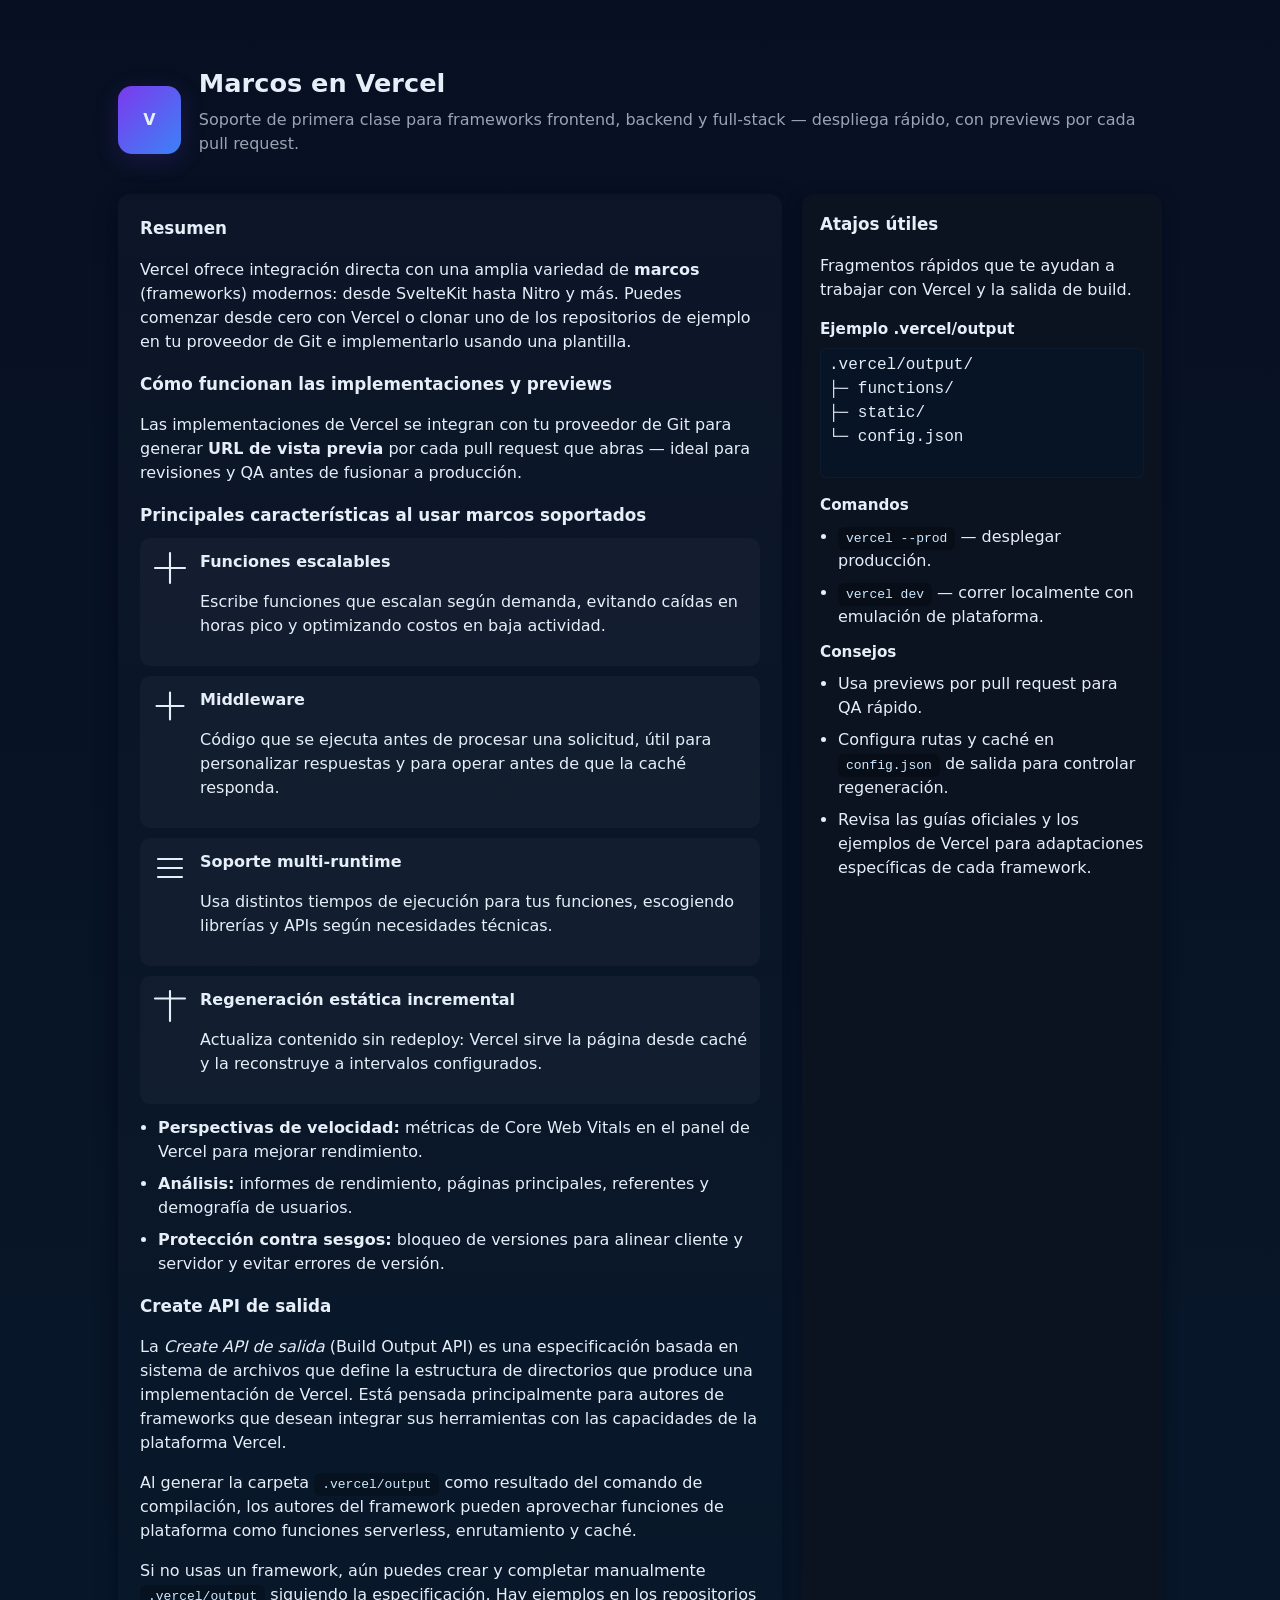
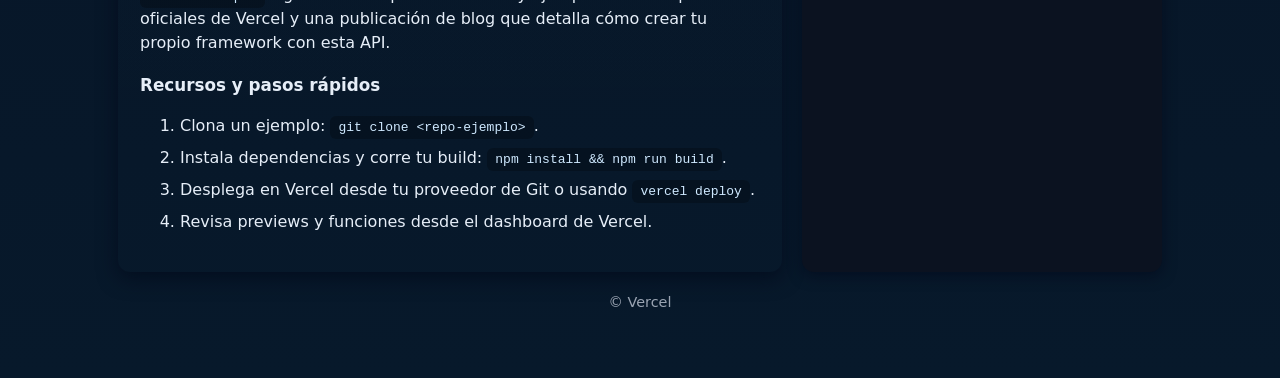
==== src/supportedframeworks.html @ 580094c4 "Añadir nueva rama supportedframeworks" ====
<!doctype html>
<html lang="es">
<head>
  <meta charset="utf-8" /> 
  <meta name="viewport" content="width=device-width, initial-scale=1" /> 
  <title>Marcos en Vercel — Guía rápida</title> 
  <meta name="description" content="Resumen de soporte, características y la especificación Create API de salida para integrar marcos con Vercel." /> 
  
  <!-- Vinculamos el CSS externo con la ruta correcta -->
  <link rel="stylesheet" href="styles/Styleframeworks.css" />
</head>
<body>
  <div class="wrap">
    <header>
      <div class="logo">V</div>
      <div>
        <h1>Marcos en Vercel</h1>
        <p class="lead">Soporte de primera clase para frameworks frontend, backend y full-stack — despliega rápido, con previews por cada pull request.</p>
      </div>
    </header>

    <div class="grid" style="margin-top:18px">
      <main>
        <section>
          <h2>Resumen</h2>
          <p>Vercel ofrece integración directa con una amplia variedad de <strong>marcos</strong> (frameworks) modernos: desde SvelteKit hasta Nitro y más. Puedes comenzar desde cero con Vercel o clonar uno de los repositorios de ejemplo en tu proveedor de Git e implementarlo usando una plantilla.</p>
        </section>

        <section>
          <h2>Cómo funcionan las implementaciones y previews</h2>
          <p>Las implementaciones de Vercel se integran con tu proveedor de Git para generar <strong>URL de vista previa</strong> por cada pull request que abras — ideal para revisiones y QA antes de fusionar a producción.</p>
        </section>

        <section>
          <h2>Principales características al usar marcos soportados</h2>

          <div class="feature">
            <svg width="36" height="36" viewBox="0 0 24 24" fill="none" aria-hidden="true"><path d="M12 2v20M2 12h20" stroke="currentColor" stroke-width="1.4" stroke-linecap="round" stroke-linejoin="round"/></svg>
            <div>
              <strong>Funciones escalables</strong>
              <p class="muted">Escribe funciones que escalan según demanda, evitando caídas en horas pico y optimizando costos en baja actividad.</p>
            </div>
          </div>

          <div class="feature" style="margin-top:10px">
            <svg width="36" height="36" viewBox="0 0 24 24" fill="none" aria-hidden="true"><path d="M3 12h18M12 3v18" stroke="currentColor" stroke-width="1.4" stroke-linecap="round" stroke-linejoin="round"/></svg>
            <div>
              <strong>Middleware</strong>
              <p class="muted">Código que se ejecuta antes de procesar una solicitud, útil para personalizar respuestas y para operar antes de que la caché responda.</p>
            </div>
          </div>

          <div class="feature" style="margin-top:10px">
            <svg width="36" height="36" viewBox="0 0 24 24" fill="none" aria-hidden="true"><path d="M4 6h16M4 18h16M4 12h16" stroke="currentColor" stroke-width="1.4" stroke-linecap="round" stroke-linejoin="round"/></svg>
            <div>
              <strong>Soporte multi-runtime</strong>
              <p class="muted">Usa distintos tiempos de ejecución para tus funciones, escogiendo librerías y APIs según necesidades técnicas.</p>
            </div>
          </div>

          <div class="feature" style="margin-top:10px">
            <svg width="36" height="36" viewBox="0 0 24 24" fill="none" aria-hidden="true"><path d="M12 2v20M2 7h20" stroke="currentColor" stroke-width="1.4" stroke-linecap="round" stroke-linejoin="round"/></svg>
            <div>
              <strong>Regeneración estática incremental</strong>
              <p class="muted">Actualiza contenido sin redeploy: Vercel sirve la página desde caché y la reconstruye a intervalos configurados.</p>
            </div>
          </div>

          <div style="margin-top:12px">
            <ul>
              <li><strong>Perspectivas de velocidad:</strong> métricas de Core Web Vitals en el panel de Vercel para mejorar rendimiento.</li>
              <li><strong>Análisis:</strong> informes de rendimiento, páginas principales, referentes y demografía de usuarios.</li>
              <li><strong>Protección contra sesgos:</strong> bloqueo de versiones para alinear cliente y servidor y evitar errores de versión.</li>
            </ul>
          </div>

        </section>

        <section>
          <h2>Create API de salida</h2>
          <p>La <em>Create API de salida</em> (Build Output API) es una especificación basada en sistema de archivos que define la estructura de directorios que produce una implementación de Vercel. Está pensada principalmente para autores de frameworks que desean integrar sus herramientas con las capacidades de la plataforma Vercel.</p>

          <p>Al generar la carpeta <code>.vercel/output</code> como resultado del comando de compilación, los autores del framework pueden aprovechar funciones de plataforma como funciones serverless, enrutamiento y caché.</p>

          <p>Si no usas un framework, aún puedes crear y completar manualmente <code>.vercel/output</code> siguiendo la especificación. Hay ejemplos en los repositorios oficiales de Vercel y una publicación de blog que detalla cómo crear tu propio framework con esta API.</p>
        </section>

        <section>
          <h2>Recursos y pasos rápidos</h2>
          <ol>
            <li>Clona un ejemplo: <code>git clone &lt;repo-ejemplo&gt;</code>.</li>
            <li>Instala dependencias y corre tu build: <code>npm install && npm run build</code>.</li>
            <li>Desplega en Vercel desde tu proveedor de Git o usando <code>vercel deploy</code>.</li>
            <li>Revisa previews y funciones desde el dashboard de Vercel.</li>
          </ol>

        </section>

      </main>

      <aside>
        <h2>Atajos útiles</h2>
        <p class="muted">Fragmentos rápidos que te ayudan a trabajar con Vercel y la salida de build.</p>

        <section style="margin-top:10px">
          <h3 style="margin:0;font-size:0.95rem">Ejemplo .vercel/output</h3>
          <pre class="kbd" style="margin-top:8px">.vercel/output/
├─ functions/
├─ static/
└─ config.json
          </pre>
        </section>

        <section style="margin-top:12px">
          <h3 style="margin:0;font-size:0.95rem">Comandos</h3>
          <ul>
            <li><code>vercel --prod</code> — desplegar producción.</li>
            <li><code>vercel dev</code> — correr localmente con emulación de plataforma.</li>
          </ul>
        </section>

        <section style="margin-top:12px">
          <h3 style="margin:0;font-size:0.95rem">Consejos</h3>
          <ul>
            <li>Usa previews por pull request para QA rápido.</li>
            <li>Configura rutas y caché en <code>config.json</code> de salida para controlar regeneración.</li>
            <li>Revisa las guías oficiales y los ejemplos de Vercel para adaptaciones específicas de cada framework.</li>
          </ul>
        </section>
      </aside>
    </div>

    <footer>
      © Vercel 
    </footer>
  </div>
</body>
</html>
---- src/styles/Styleframeworks.css ----
:root{
  --bg:#0f1724; --card:#0b1220; --accent:#7c3aed; --muted:#9aa4b2;
  --glass: rgba(255,255,255,0.03); --radius:12px; --maxw:1100px; --gap:20px;
}
*{box-sizing:border-box}
body{
  font-family:Inter, ui-sans-serif, system-ui, -apple-system, "Segoe UI", Roboto, "Helvetica Neue", Arial;
  margin:0;
  background:linear-gradient(180deg,#071022 0%, #07192b 100%);
  color:#e6eef8; line-height:1.5
}
.wrap{max-width:var(--maxw); margin:36px auto; padding:28px;}
header{display:flex; gap:18px; align-items:center}
.logo{
  width:68px;height:68px;border-radius:14px;
  background:linear-gradient(135deg,var(--accent),#3b82f6);
  display:grid;place-items:center;font-weight:700;
  box-shadow:0 6px 24px rgba(124,58,237,0.18)
}
h1{font-size:1.6rem;margin:0}
p.lead{color:var(--muted);margin:6px 0 20px}
.grid{display:grid;grid-template-columns:1fr 360px;gap:var(--gap)}
main{
  background:linear-gradient(180deg, rgba(255,255,255,0.02), transparent);
  padding:22px;border-radius:var(--radius);
  box-shadow:0 6px 20px rgba(2,6,23,0.6)
}
aside{
  padding:18px;background:var(--card);border-radius:var(--radius);
  box-shadow:0 4px 14px rgba(2,6,23,0.5)
}
section + section{margin-top:18px}
h2{font-size:1.05rem;margin:0 0 10px}
ul{margin:0 0 0 18px;padding:0}
li{margin:8px 0}
.feature{
  display:flex;gap:12px;align-items:flex-start;
  background:var(--glass);padding:12px;border-radius:10px
}
.feature svg{flex:0 0 36px}
.cta{
  display:inline-block;margin-top:14px;padding:10px 14px;border-radius:10px;
  background:linear-gradient(90deg,var(--accent),#2563eb);
  text-decoration:none;color:white;font-weight:600
}
footer{color:var(--muted);font-size:.9rem;margin-top:20px;text-align:center}
code{
  background:rgba(0,0,0,0.25);padding:4px 8px;border-radius:6px;color:#cfe9ff
}
.kbd{
  font-family:ui-monospace,SFMono-Regular,Menlo,monospace;
  background:#071426;padding:4px 8px;border-radius:6px;
  border:1px solid rgba(255,255,255,0.03)
}
@media (max-width:880px){
  .grid{grid-template-columns:1fr}
  aside{order:-1}
}
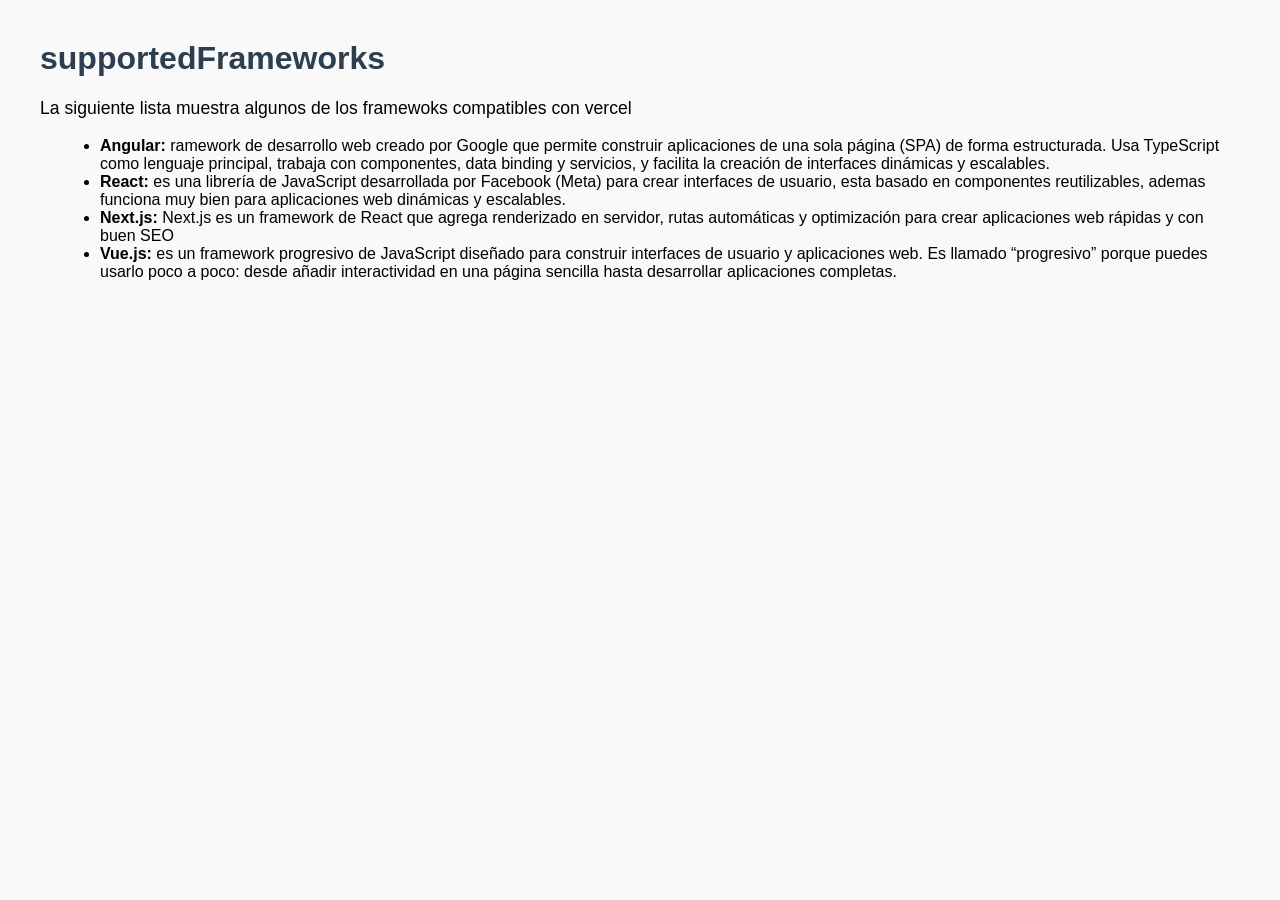
==== commit 8f27e9d4: "Unifico nombre en minúsculas" ====
--- a/src/supportedframeworks.html
+++ b/src/supportedframeworks.html
@@ -1,138 +1,46 @@
-<!doctype html>
+<!DOCTYPE html>
 <html lang="es">
 <head>
-  <meta charset="utf-8" /> 
-  <meta name="viewport" content="width=device-width, initial-scale=1" /> 
-  <title>Marcos en Vercel — Guía rápida</title> 
-  <meta name="description" content="Resumen de soporte, características y la especificación Create API de salida para integrar marcos con Vercel." /> 
-  
-  <!-- Vinculamos el CSS externo con la ruta correcta -->
-  <link rel="stylesheet" href="styles/Styleframeworks.css" />
+    <meta charset="UTF-8">
+    <title>supportedFrameworks</title>
+    <meta name="viewport" content="width=device-width, initial-scale=1.0">
+    <style>
+        body { font-family: Arial, sans-serif; margin: 40px; background: #f9f9f9; }
+        .container { max-width: 700px; margin: auto; background: #fff; padding: 30px; border-radius: 8px; box-shadow: 0 2px 8px rgba(0,0,0,0.1);}
+        h1 { color: #2c3e50; }
+        p { font-size: 1.1em; }
+        .definition { background: #eaf6fb; padding: 15px; border-radius: 5px; margin-top: 20px; }
+        .modelos { background: #f6fbea; padding: 15px; border-radius: 5px; margin-top: 20px; }
+        .modelos h2 { color: #2980b9; }
+        ul { margin-left: 20px; }
+    </style>
 </head>
 <body>
-  <div class="wrap">
-    <header>
-      <div class="logo">V</div>
-      <div>
-        <h1>Marcos en Vercel</h1>
-        <p class="lead">Soporte de primera clase para frameworks frontend, backend y full-stack — despliega rápido, con previews por cada pull request.</p>
-      </div>
-    </header>
-
-    <div class="grid" style="margin-top:18px">
-      <main>
-        <section>
-          <h2>Resumen</h2>
-          <p>Vercel ofrece integración directa con una amplia variedad de <strong>marcos</strong> (frameworks) modernos: desde SvelteKit hasta Nitro y más. Puedes comenzar desde cero con Vercel o clonar uno de los repositorios de ejemplo en tu proveedor de Git e implementarlo usando una plantilla.</p>
-        </section>
-
-        <section>
-          <h2>Cómo funcionan las implementaciones y previews</h2>
-          <p>Las implementaciones de Vercel se integran con tu proveedor de Git para generar <strong>URL de vista previa</strong> por cada pull request que abras — ideal para revisiones y QA antes de fusionar a producción.</p>
-        </section>
-
-        <section>
-          <h2>Principales características al usar marcos soportados</h2>
-
-          <div class="feature">
-            <svg width="36" height="36" viewBox="0 0 24 24" fill="none" aria-hidden="true"><path d="M12 2v20M2 12h20" stroke="currentColor" stroke-width="1.4" stroke-linecap="round" stroke-linejoin="round"/></svg>
-            <div>
-              <strong>Funciones escalables</strong>
-              <p class="muted">Escribe funciones que escalan según demanda, evitando caídas en horas pico y optimizando costos en baja actividad.</p>
-            </div>
-          </div>
-
-          <div class="feature" style="margin-top:10px">
-            <svg width="36" height="36" viewBox="0 0 24 24" fill="none" aria-hidden="true"><path d="M3 12h18M12 3v18" stroke="currentColor" stroke-width="1.4" stroke-linecap="round" stroke-linejoin="round"/></svg>
-            <div>
-              <strong>Middleware</strong>
-              <p class="muted">Código que se ejecuta antes de procesar una solicitud, útil para personalizar respuestas y para operar antes de que la caché responda.</p>
-            </div>
-          </div>
-
-          <div class="feature" style="margin-top:10px">
-            <svg width="36" height="36" viewBox="0 0 24 24" fill="none" aria-hidden="true"><path d="M4 6h16M4 18h16M4 12h16" stroke="currentColor" stroke-width="1.4" stroke-linecap="round" stroke-linejoin="round"/></svg>
-            <div>
-              <strong>Soporte multi-runtime</strong>
-              <p class="muted">Usa distintos tiempos de ejecución para tus funciones, escogiendo librerías y APIs según necesidades técnicas.</p>
-            </div>
-          </div>
-
-          <div class="feature" style="margin-top:10px">
-            <svg width="36" height="36" viewBox="0 0 24 24" fill="none" aria-hidden="true"><path d="M12 2v20M2 7h20" stroke="currentColor" stroke-width="1.4" stroke-linecap="round" stroke-linejoin="round"/></svg>
-            <div>
-              <strong>Regeneración estática incremental</strong>
-              <p class="muted">Actualiza contenido sin redeploy: Vercel sirve la página desde caché y la reconstruye a intervalos configurados.</p>
-            </div>
-          </div>
-
-          <div style="margin-top:12px">
+    
+        <div class="supportedFrameworks">
+            <h1>supportedFrameworks</h1>
+             <p>La siguiente lista muestra algunos de los framewoks compatibles con vercel</p>
             <ul>
-              <li><strong>Perspectivas de velocidad:</strong> métricas de Core Web Vitals en el panel de Vercel para mejorar rendimiento.</li>
-              <li><strong>Análisis:</strong> informes de rendimiento, páginas principales, referentes y demografía de usuarios.</li>
-              <li><strong>Protección contra sesgos:</strong> bloqueo de versiones para alinear cliente y servidor y evitar errores de versión.</li>
+                <li>
+                    <strong>Angular:</strong> ramework de desarrollo web creado por Google que permite construir aplicaciones de una sola página (SPA) 
+                    de forma estructurada. Usa TypeScript como lenguaje principal, trabaja con componentes, data binding y servicios, y facilita la
+                     creación de interfaces dinámicas y escalables.<br>
+                    
+                </li>
+                <li>
+                    <strong>React:</strong> es una librería de JavaScript desarrollada por Facebook (Meta) para crear interfaces de usuario, esta basado en componentes reutilizables,
+                    ademas funciona muy bien para aplicaciones web dinámicas y escalables.
+                    <br>
+                </li>
+                <li>
+                    <strong>Next.js:</strong> Next.js es un framework de React que agrega renderizado en servidor, rutas automáticas y optimización para crear aplicaciones web rápidas y con buen SEO  <br>
+                </li>
+                <li>
+                    <strong>Vue.js:</strong> es un framework progresivo de JavaScript diseñado para construir interfaces de usuario y aplicaciones web. Es llamado “progresivo” porque puedes usarlo
+                     poco a poco: desde añadir interactividad en una página sencilla hasta desarrollar aplicaciones completas.   <br>
+                    
+                </li>
             </ul>
-          </div>
-
-        </section>
-
-        <section>
-          <h2>Create API de salida</h2>
-          <p>La <em>Create API de salida</em> (Build Output API) es una especificación basada en sistema de archivos que define la estructura de directorios que produce una implementación de Vercel. Está pensada principalmente para autores de frameworks que desean integrar sus herramientas con las capacidades de la plataforma Vercel.</p>
-
-          <p>Al generar la carpeta <code>.vercel/output</code> como resultado del comando de compilación, los autores del framework pueden aprovechar funciones de plataforma como funciones serverless, enrutamiento y caché.</p>
-
-          <p>Si no usas un framework, aún puedes crear y completar manualmente <code>.vercel/output</code> siguiendo la especificación. Hay ejemplos en los repositorios oficiales de Vercel y una publicación de blog que detalla cómo crear tu propio framework con esta API.</p>
-        </section>
-
-        <section>
-          <h2>Recursos y pasos rápidos</h2>
-          <ol>
-            <li>Clona un ejemplo: <code>git clone &lt;repo-ejemplo&gt;</code>.</li>
-            <li>Instala dependencias y corre tu build: <code>npm install && npm run build</code>.</li>
-            <li>Desplega en Vercel desde tu proveedor de Git o usando <code>vercel deploy</code>.</li>
-            <li>Revisa previews y funciones desde el dashboard de Vercel.</li>
-          </ol>
-
-        </section>
-
-      </main>
-
-      <aside>
-        <h2>Atajos útiles</h2>
-        <p class="muted">Fragmentos rápidos que te ayudan a trabajar con Vercel y la salida de build.</p>
-
-        <section style="margin-top:10px">
-          <h3 style="margin:0;font-size:0.95rem">Ejemplo .vercel/output</h3>
-          <pre class="kbd" style="margin-top:8px">.vercel/output/
-├─ functions/
-├─ static/
-└─ config.json
-          </pre>
-        </section>
-
-        <section style="margin-top:12px">
-          <h3 style="margin:0;font-size:0.95rem">Comandos</h3>
-          <ul>
-            <li><code>vercel --prod</code> — desplegar producción.</li>
-            <li><code>vercel dev</code> — correr localmente con emulación de plataforma.</li>
-          </ul>
-        </section>
-
-        <section style="margin-top:12px">
-          <h3 style="margin:0;font-size:0.95rem">Consejos</h3>
-          <ul>
-            <li>Usa previews por pull request para QA rápido.</li>
-            <li>Configura rutas y caché en <code>config.json</code> de salida para controlar regeneración.</li>
-            <li>Revisa las guías oficiales y los ejemplos de Vercel para adaptaciones específicas de cada framework.</li>
-          </ul>
-        </section>
-      </aside>
-    </div>
-
-    <footer>
-      © Vercel 
-    </footer>
-  </div>
+        </div>
 </body>
-</html>
+</html>
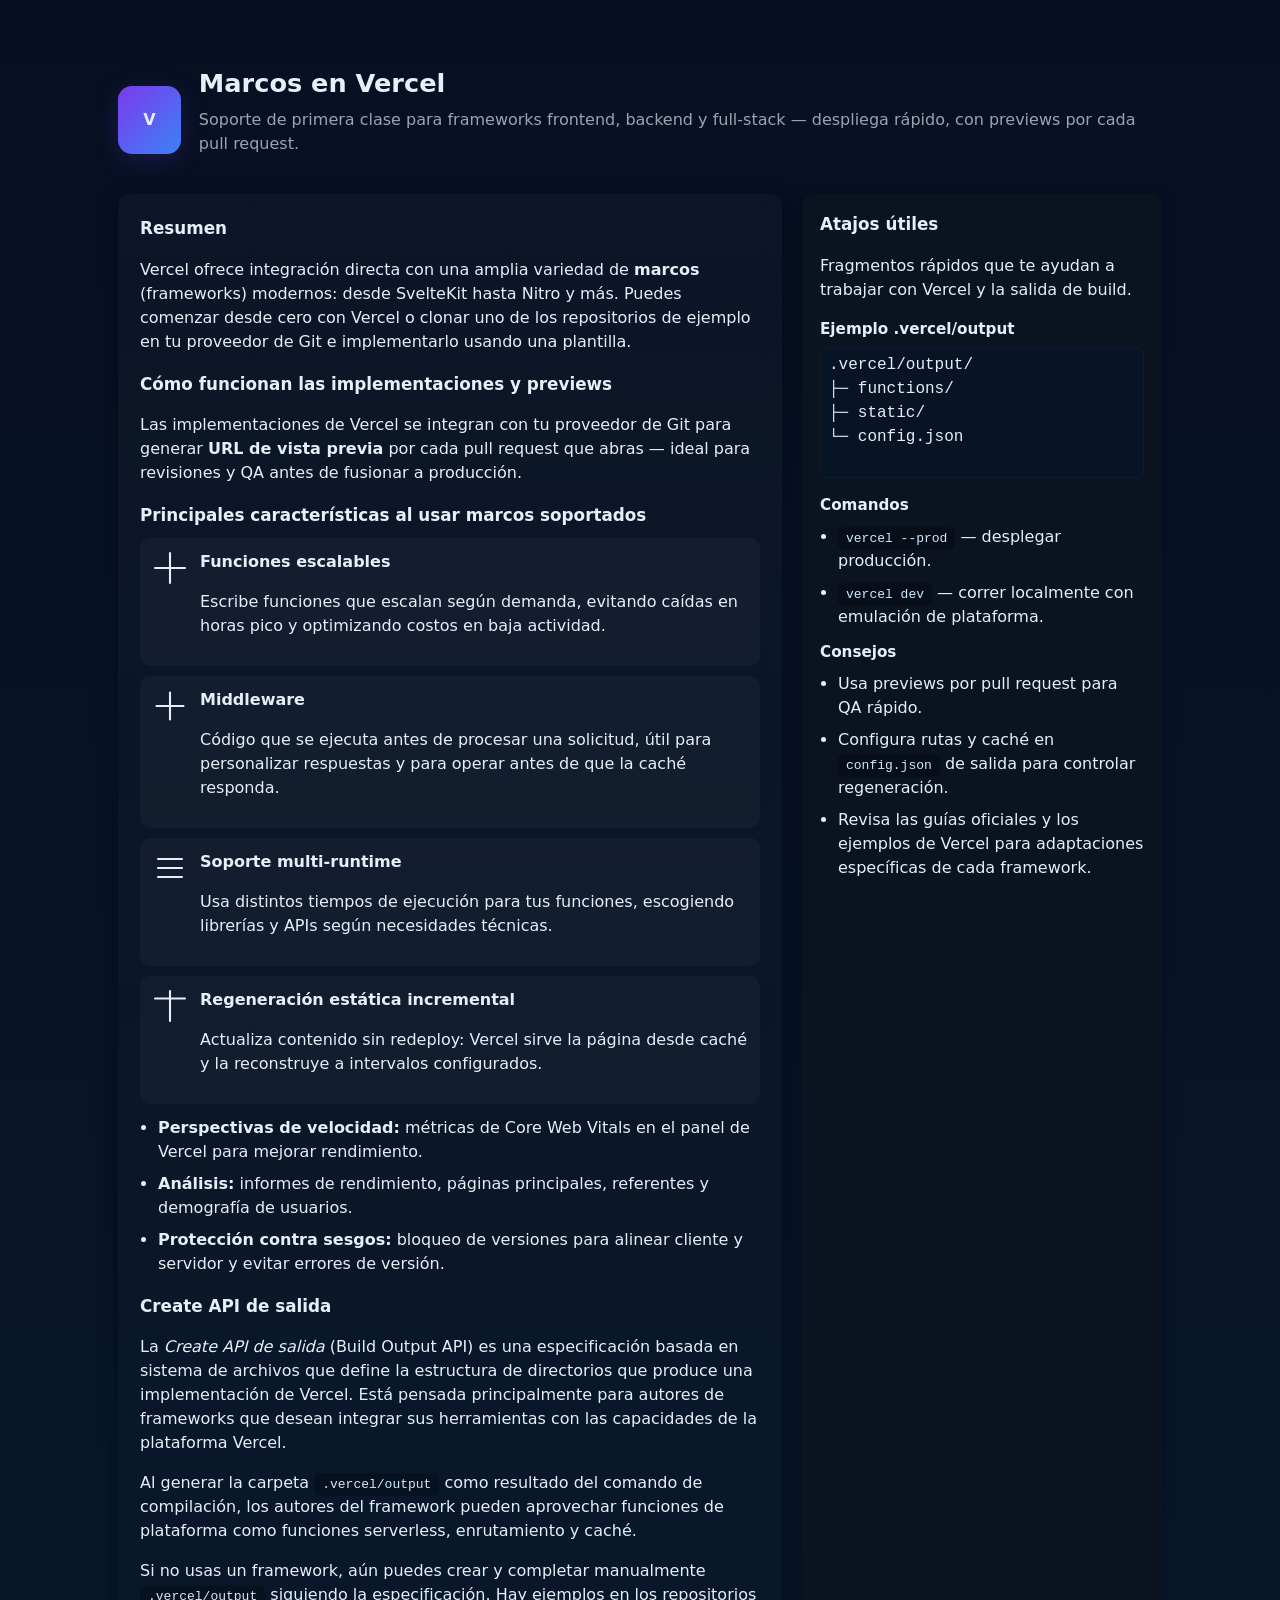
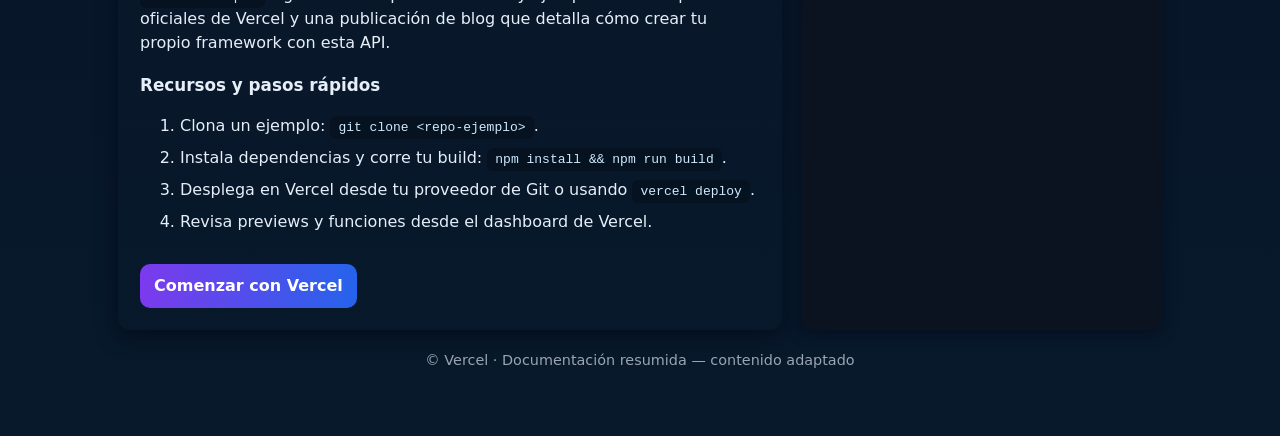
==== commit 4cbc6c65: "Correccion supportedframewokrs" ====
--- a/src/supportedframeworks.html
+++ b/src/supportedframeworks.html
@@ -1,46 +1,139 @@
-<!DOCTYPE html>
+<!doctype html>
 <html lang="es">
 <head>
-    <meta charset="UTF-8">
-    <title>supportedFrameworks</title>
-    <meta name="viewport" content="width=device-width, initial-scale=1.0">
-    <style>
-        body { font-family: Arial, sans-serif; margin: 40px; background: #f9f9f9; }
-        .container { max-width: 700px; margin: auto; background: #fff; padding: 30px; border-radius: 8px; box-shadow: 0 2px 8px rgba(0,0,0,0.1);}
-        h1 { color: #2c3e50; }
-        p { font-size: 1.1em; }
-        .definition { background: #eaf6fb; padding: 15px; border-radius: 5px; margin-top: 20px; }
-        .modelos { background: #f6fbea; padding: 15px; border-radius: 5px; margin-top: 20px; }
-        .modelos h2 { color: #2980b9; }
-        ul { margin-left: 20px; }
-    </style>
+  <meta charset="utf-8" /> 
+  <meta name="viewport" content="width=device-width, initial-scale=1" /> 
+  <title>Marcos en Vercel — Guía rápida</title> 
+  <meta name="description" content="Resumen de soporte, características y la especificación Create API de salida para integrar marcos con Vercel." /> 
+  
+  <!-- Vinculamos el CSS externo con la ruta correcta -->
+  <link rel="stylesheet" href="styles/Styleframeworks.css" />
 </head>
 <body>
-    
-        <div class="supportedFrameworks">
-            <h1>supportedFrameworks</h1>
-             <p>La siguiente lista muestra algunos de los framewoks compatibles con vercel</p>
+  <div class="wrap">
+    <header>
+      <div class="logo">V</div>
+      <div>
+        <h1>Marcos en Vercel</h1>
+        <p class="lead">Soporte de primera clase para frameworks frontend, backend y full-stack — despliega rápido, con previews por cada pull request.</p>
+      </div>
+    </header>
+
+    <div class="grid" style="margin-top:18px">
+      <main>
+        <section>
+          <h2>Resumen</h2>
+          <p>Vercel ofrece integración directa con una amplia variedad de <strong>marcos</strong> (frameworks) modernos: desde SvelteKit hasta Nitro y más. Puedes comenzar desde cero con Vercel o clonar uno de los repositorios de ejemplo en tu proveedor de Git e implementarlo usando una plantilla.</p>
+        </section>
+
+        <section>
+          <h2>Cómo funcionan las implementaciones y previews</h2>
+          <p>Las implementaciones de Vercel se integran con tu proveedor de Git para generar <strong>URL de vista previa</strong> por cada pull request que abras — ideal para revisiones y QA antes de fusionar a producción.</p>
+        </section>
+
+        <section>
+          <h2>Principales características al usar marcos soportados</h2>
+
+          <div class="feature">
+            <svg width="36" height="36" viewBox="0 0 24 24" fill="none" aria-hidden="true"><path d="M12 2v20M2 12h20" stroke="currentColor" stroke-width="1.4" stroke-linecap="round" stroke-linejoin="round"/></svg>
+            <div>
+              <strong>Funciones escalables</strong>
+              <p class="muted">Escribe funciones que escalan según demanda, evitando caídas en horas pico y optimizando costos en baja actividad.</p>
+            </div>
+          </div>
+
+          <div class="feature" style="margin-top:10px">
+            <svg width="36" height="36" viewBox="0 0 24 24" fill="none" aria-hidden="true"><path d="M3 12h18M12 3v18" stroke="currentColor" stroke-width="1.4" stroke-linecap="round" stroke-linejoin="round"/></svg>
+            <div>
+              <strong>Middleware</strong>
+              <p class="muted">Código que se ejecuta antes de procesar una solicitud, útil para personalizar respuestas y para operar antes de que la caché responda.</p>
+            </div>
+          </div>
+
+          <div class="feature" style="margin-top:10px">
+            <svg width="36" height="36" viewBox="0 0 24 24" fill="none" aria-hidden="true"><path d="M4 6h16M4 18h16M4 12h16" stroke="currentColor" stroke-width="1.4" stroke-linecap="round" stroke-linejoin="round"/></svg>
+            <div>
+              <strong>Soporte multi-runtime</strong>
+              <p class="muted">Usa distintos tiempos de ejecución para tus funciones, escogiendo librerías y APIs según necesidades técnicas.</p>
+            </div>
+          </div>
+
+          <div class="feature" style="margin-top:10px">
+            <svg width="36" height="36" viewBox="0 0 24 24" fill="none" aria-hidden="true"><path d="M12 2v20M2 7h20" stroke="currentColor" stroke-width="1.4" stroke-linecap="round" stroke-linejoin="round"/></svg>
+            <div>
+              <strong>Regeneración estática incremental</strong>
+              <p class="muted">Actualiza contenido sin redeploy: Vercel sirve la página desde caché y la reconstruye a intervalos configurados.</p>
+            </div>
+          </div>
+
+          <div style="margin-top:12px">
             <ul>
-                <li>
-                    <strong>Angular:</strong> ramework de desarrollo web creado por Google que permite construir aplicaciones de una sola página (SPA) 
-                    de forma estructurada. Usa TypeScript como lenguaje principal, trabaja con componentes, data binding y servicios, y facilita la
-                     creación de interfaces dinámicas y escalables.<br>
-                    
-                </li>
-                <li>
-                    <strong>React:</strong> es una librería de JavaScript desarrollada por Facebook (Meta) para crear interfaces de usuario, esta basado en componentes reutilizables,
-                    ademas funciona muy bien para aplicaciones web dinámicas y escalables.
-                    <br>
-                </li>
-                <li>
-                    <strong>Next.js:</strong> Next.js es un framework de React que agrega renderizado en servidor, rutas automáticas y optimización para crear aplicaciones web rápidas y con buen SEO  <br>
-                </li>
-                <li>
-                    <strong>Vue.js:</strong> es un framework progresivo de JavaScript diseñado para construir interfaces de usuario y aplicaciones web. Es llamado “progresivo” porque puedes usarlo
-                     poco a poco: desde añadir interactividad en una página sencilla hasta desarrollar aplicaciones completas.   <br>
-                    
-                </li>
+              <li><strong>Perspectivas de velocidad:</strong> métricas de Core Web Vitals en el panel de Vercel para mejorar rendimiento.</li>
+              <li><strong>Análisis:</strong> informes de rendimiento, páginas principales, referentes y demografía de usuarios.</li>
+              <li><strong>Protección contra sesgos:</strong> bloqueo de versiones para alinear cliente y servidor y evitar errores de versión.</li>
             </ul>
-        </div>
+          </div>
+
+        </section>
+
+        <section>
+          <h2>Create API de salida</h2>
+          <p>La <em>Create API de salida</em> (Build Output API) es una especificación basada en sistema de archivos que define la estructura de directorios que produce una implementación de Vercel. Está pensada principalmente para autores de frameworks que desean integrar sus herramientas con las capacidades de la plataforma Vercel.</p>
+
+          <p>Al generar la carpeta <code>.vercel/output</code> como resultado del comando de compilación, los autores del framework pueden aprovechar funciones de plataforma como funciones serverless, enrutamiento y caché.</p>
+
+          <p>Si no usas un framework, aún puedes crear y completar manualmente <code>.vercel/output</code> siguiendo la especificación. Hay ejemplos en los repositorios oficiales de Vercel y una publicación de blog que detalla cómo crear tu propio framework con esta API.</p>
+        </section>
+
+        <section>
+          <h2>Recursos y pasos rápidos</h2>
+          <ol>
+            <li>Clona un ejemplo: <code>git clone &lt;repo-ejemplo&gt;</code>.</li>
+            <li>Instala dependencias y corre tu build: <code>npm install && npm run build</code>.</li>
+            <li>Desplega en Vercel desde tu proveedor de Git o usando <code>vercel deploy</code>.</li>
+            <li>Revisa previews y funciones desde el dashboard de Vercel.</li>
+          </ol>
+
+          <a class="cta" href="#" onclick="alert('Simulación: ir a Vercel')">Comenzar con Vercel</a>
+        </section>
+
+      </main>
+
+      <aside>
+        <h2>Atajos útiles</h2>
+        <p class="muted">Fragmentos rápidos que te ayudan a trabajar con Vercel y la salida de build.</p>
+
+        <section style="margin-top:10px">
+          <h3 style="margin:0;font-size:0.95rem">Ejemplo .vercel/output</h3>
+          <pre class="kbd" style="margin-top:8px">.vercel/output/
+├─ functions/
+├─ static/
+└─ config.json
+          </pre>
+        </section>
+
+        <section style="margin-top:12px">
+          <h3 style="margin:0;font-size:0.95rem">Comandos</h3>
+          <ul>
+            <li><code>vercel --prod</code> — desplegar producción.</li>
+            <li><code>vercel dev</code> — correr localmente con emulación de plataforma.</li>
+          </ul>
+        </section>
+
+        <section style="margin-top:12px">
+          <h3 style="margin:0;font-size:0.95rem">Consejos</h3>
+          <ul>
+            <li>Usa previews por pull request para QA rápido.</li>
+            <li>Configura rutas y caché en <code>config.json</code> de salida para controlar regeneración.</li>
+            <li>Revisa las guías oficiales y los ejemplos de Vercel para adaptaciones específicas de cada framework.</li>
+          </ul>
+        </section>
+      </aside>
+    </div>
+
+    <footer>
+      © Vercel · Documentación resumida — contenido adaptado
+    </footer>
+  </div>
 </body>
-</html>+</html>
--- a/src/styles/Styleframeworks.css
+++ b/src/styles/Styleframeworks.css
@@ -0,0 +1,58 @@
+:root{
+  --bg:#0f1724; --card:#0b1220; --accent:#7c3aed; --muted:#9aa4b2;
+  --glass: rgba(255,255,255,0.03); --radius:12px; --maxw:1100px; --gap:20px;
+}
+*{box-sizing:border-box}
+body{
+  font-family:Inter, ui-sans-serif, system-ui, -apple-system, "Segoe UI", Roboto, "Helvetica Neue", Arial;
+  margin:0;
+  background:linear-gradient(180deg,#071022 0%, #07192b 100%);
+  color:#e6eef8; line-height:1.5
+}
+.wrap{max-width:var(--maxw); margin:36px auto; padding:28px;}
+header{display:flex; gap:18px; align-items:center}
+.logo{
+  width:68px;height:68px;border-radius:14px;
+  background:linear-gradient(135deg,var(--accent),#3b82f6);
+  display:grid;place-items:center;font-weight:700;
+  box-shadow:0 6px 24px rgba(124,58,237,0.18)
+}
+h1{font-size:1.6rem;margin:0}
+p.lead{color:var(--muted);margin:6px 0 20px}
+.grid{display:grid;grid-template-columns:1fr 360px;gap:var(--gap)}
+main{
+  background:linear-gradient(180deg, rgba(255,255,255,0.02), transparent);
+  padding:22px;border-radius:var(--radius);
+  box-shadow:0 6px 20px rgba(2,6,23,0.6)
+}
+aside{
+  padding:18px;background:var(--card);border-radius:var(--radius);
+  box-shadow:0 4px 14px rgba(2,6,23,0.5)
+}
+section + section{margin-top:18px}
+h2{font-size:1.05rem;margin:0 0 10px}
+ul{margin:0 0 0 18px;padding:0}
+li{margin:8px 0}
+.feature{
+  display:flex;gap:12px;align-items:flex-start;
+  background:var(--glass);padding:12px;border-radius:10px
+}
+.feature svg{flex:0 0 36px}
+.cta{
+  display:inline-block;margin-top:14px;padding:10px 14px;border-radius:10px;
+  background:linear-gradient(90deg,var(--accent),#2563eb);
+  text-decoration:none;color:white;font-weight:600
+}
+footer{color:var(--muted);font-size:.9rem;margin-top:20px;text-align:center}
+code{
+  background:rgba(0,0,0,0.25);padding:4px 8px;border-radius:6px;color:#cfe9ff
+}
+.kbd{
+  font-family:ui-monospace,SFMono-Regular,Menlo,monospace;
+  background:#071426;padding:4px 8px;border-radius:6px;
+  border:1px solid rgba(255,255,255,0.03)
+}
+@media (max-width:880px){
+  .grid{grid-template-columns:1fr}
+  aside{order:-1}
+}
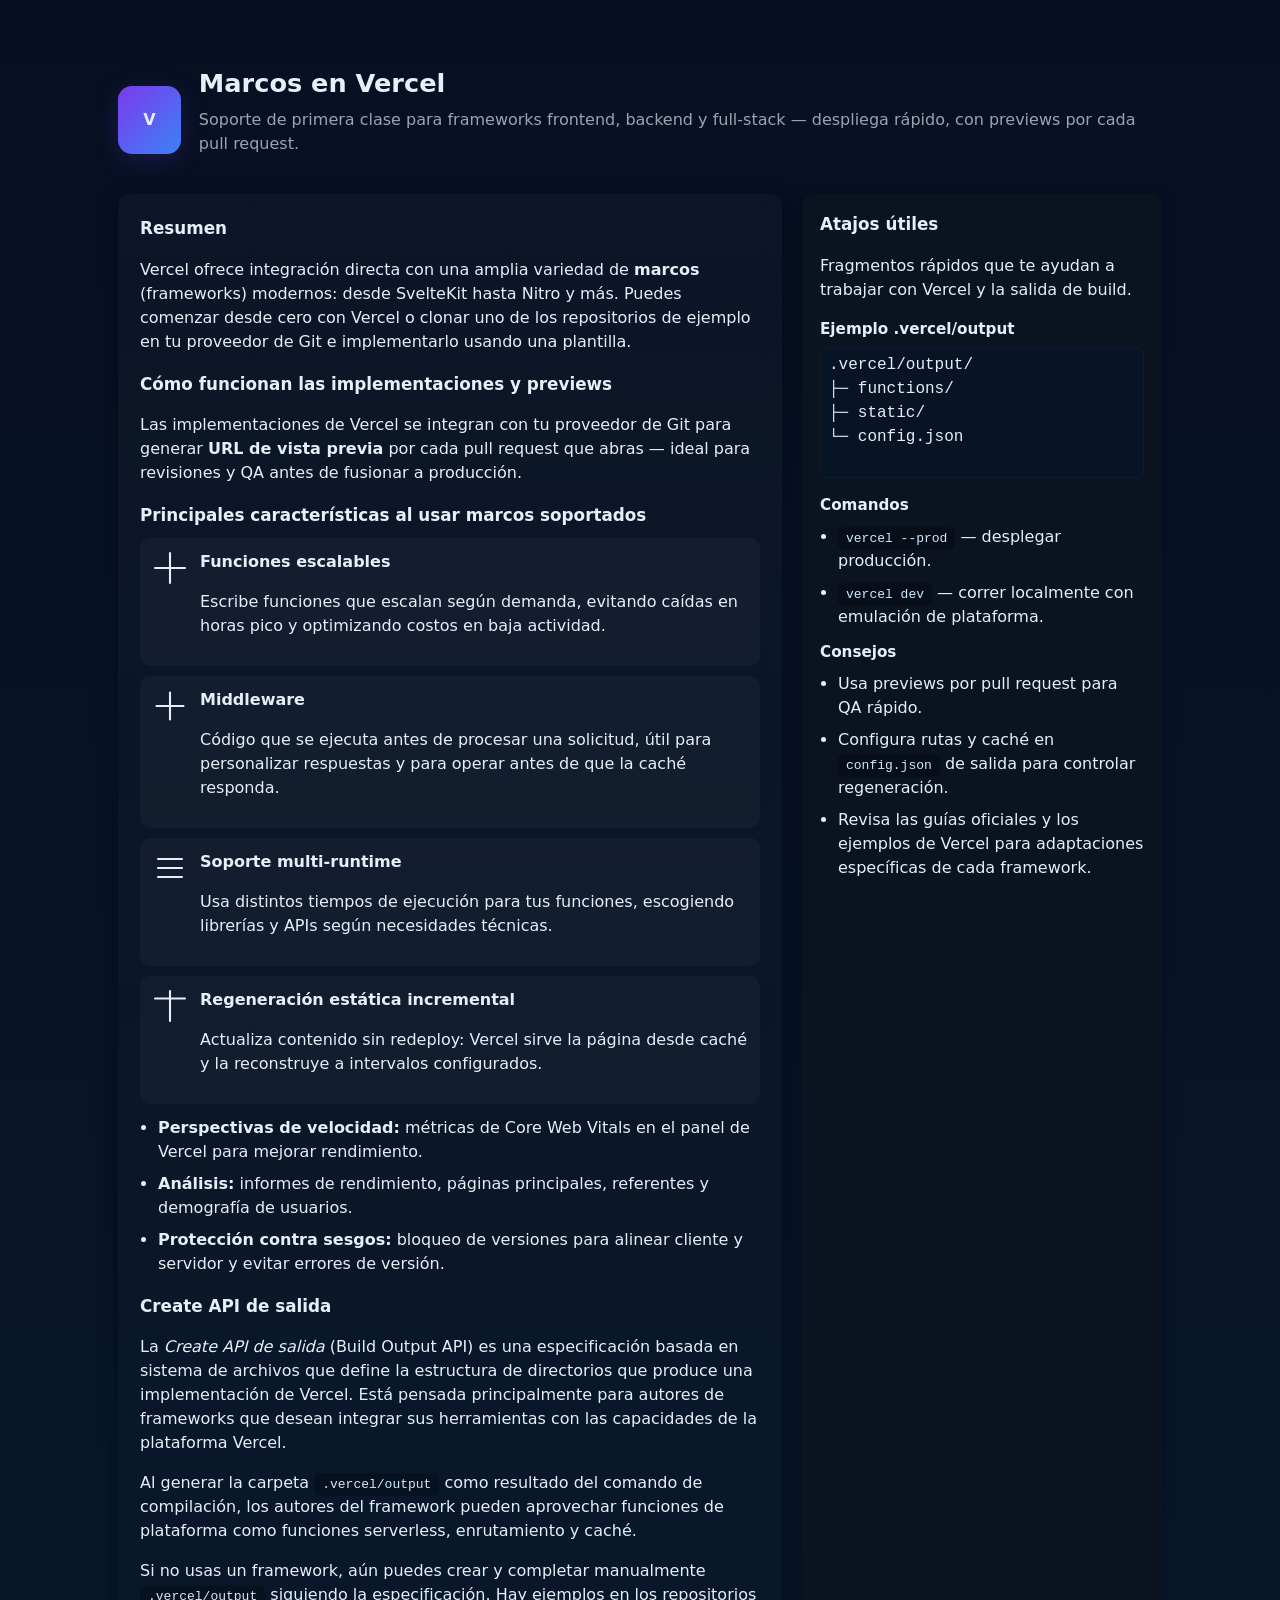
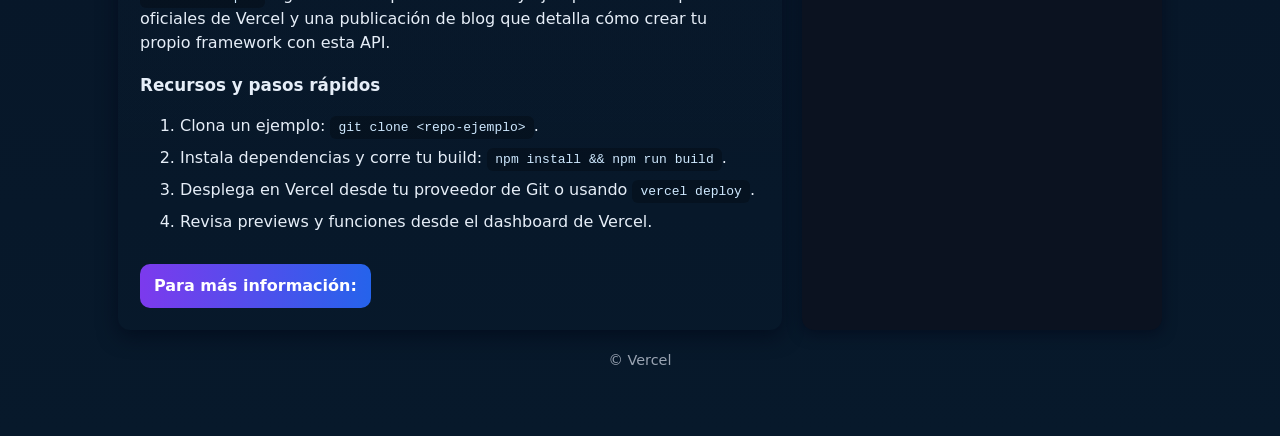
==== commit fad10dc4: "Actualizo botón de Vercel con link a frameworks soportados" ====
--- a/src/supportedframeworks.html
+++ b/src/supportedframeworks.html
@@ -94,7 +94,14 @@
             <li>Revisa previews y funciones desde el dashboard de Vercel.</li>
           </ol>
 
-          <a class="cta" href="#" onclick="alert('Simulación: ir a Vercel')">Comenzar con Vercel</a>
+          <!-- Botón corregido -->
+          <a class="cta"
+             href="https://vercel.com/docs/frameworks"
+             target="_blank"
+             rel="noopener noreferrer"
+             aria-label="Más información sobre frameworks soportados en Vercel">
+            Para más información:
+          </a>
         </section>
 
       </main>
@@ -132,7 +139,7 @@
     </div>
 
     <footer>
-      © Vercel · Documentación resumida — contenido adaptado
+      © Vercel 
     </footer>
   </div>
 </body>
